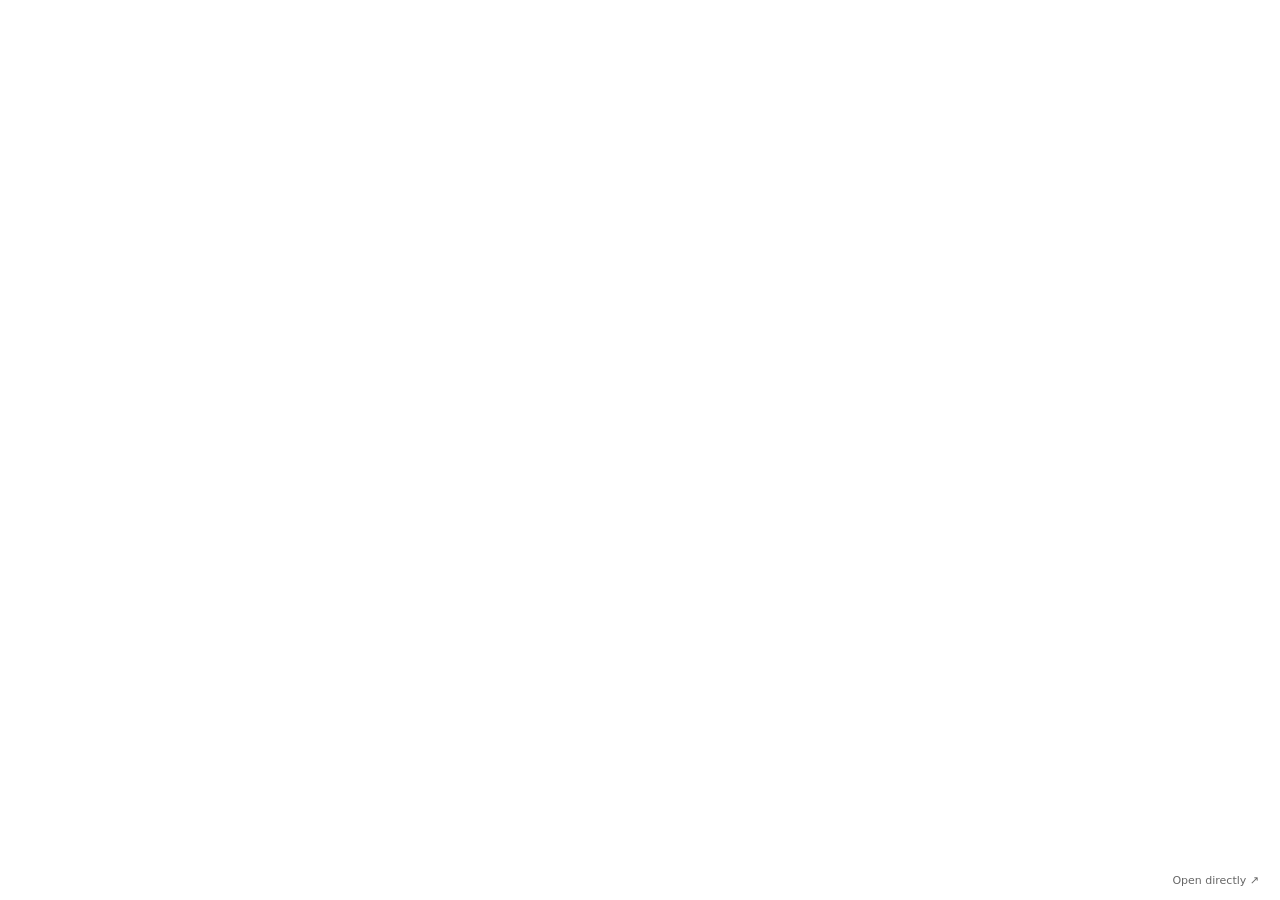
==== docs/index.html @ fa847a36 "Add GitHub Pages entry point retaining the hosted application backend" ====
<!doctype html><html lang="en"><head><meta charset="utf-8"><meta name="viewport" content="width=device-width,initial-scale=1"><title>KosherHub</title><style>html,body{margin:0;width:100%;height:100%;overflow:hidden}iframe{display:block;width:100%;height:100%;border:0}a{position:fixed;bottom:8px;right:12px;background:#fff;padding:5px 9px;border-radius:12px;font:11px system-ui;color:#666;text-decoration:none}</style></head><body><iframe src="https://kosher-hub-yidream.nuttyivy2.chatgpt.site/" title="KosherHub" allow="clipboard-write"></iframe><a href="https://kosher-hub-yidream.nuttyivy2.chatgpt.site/" target="_blank" rel="noopener">Open directly ↗</a></body></html>
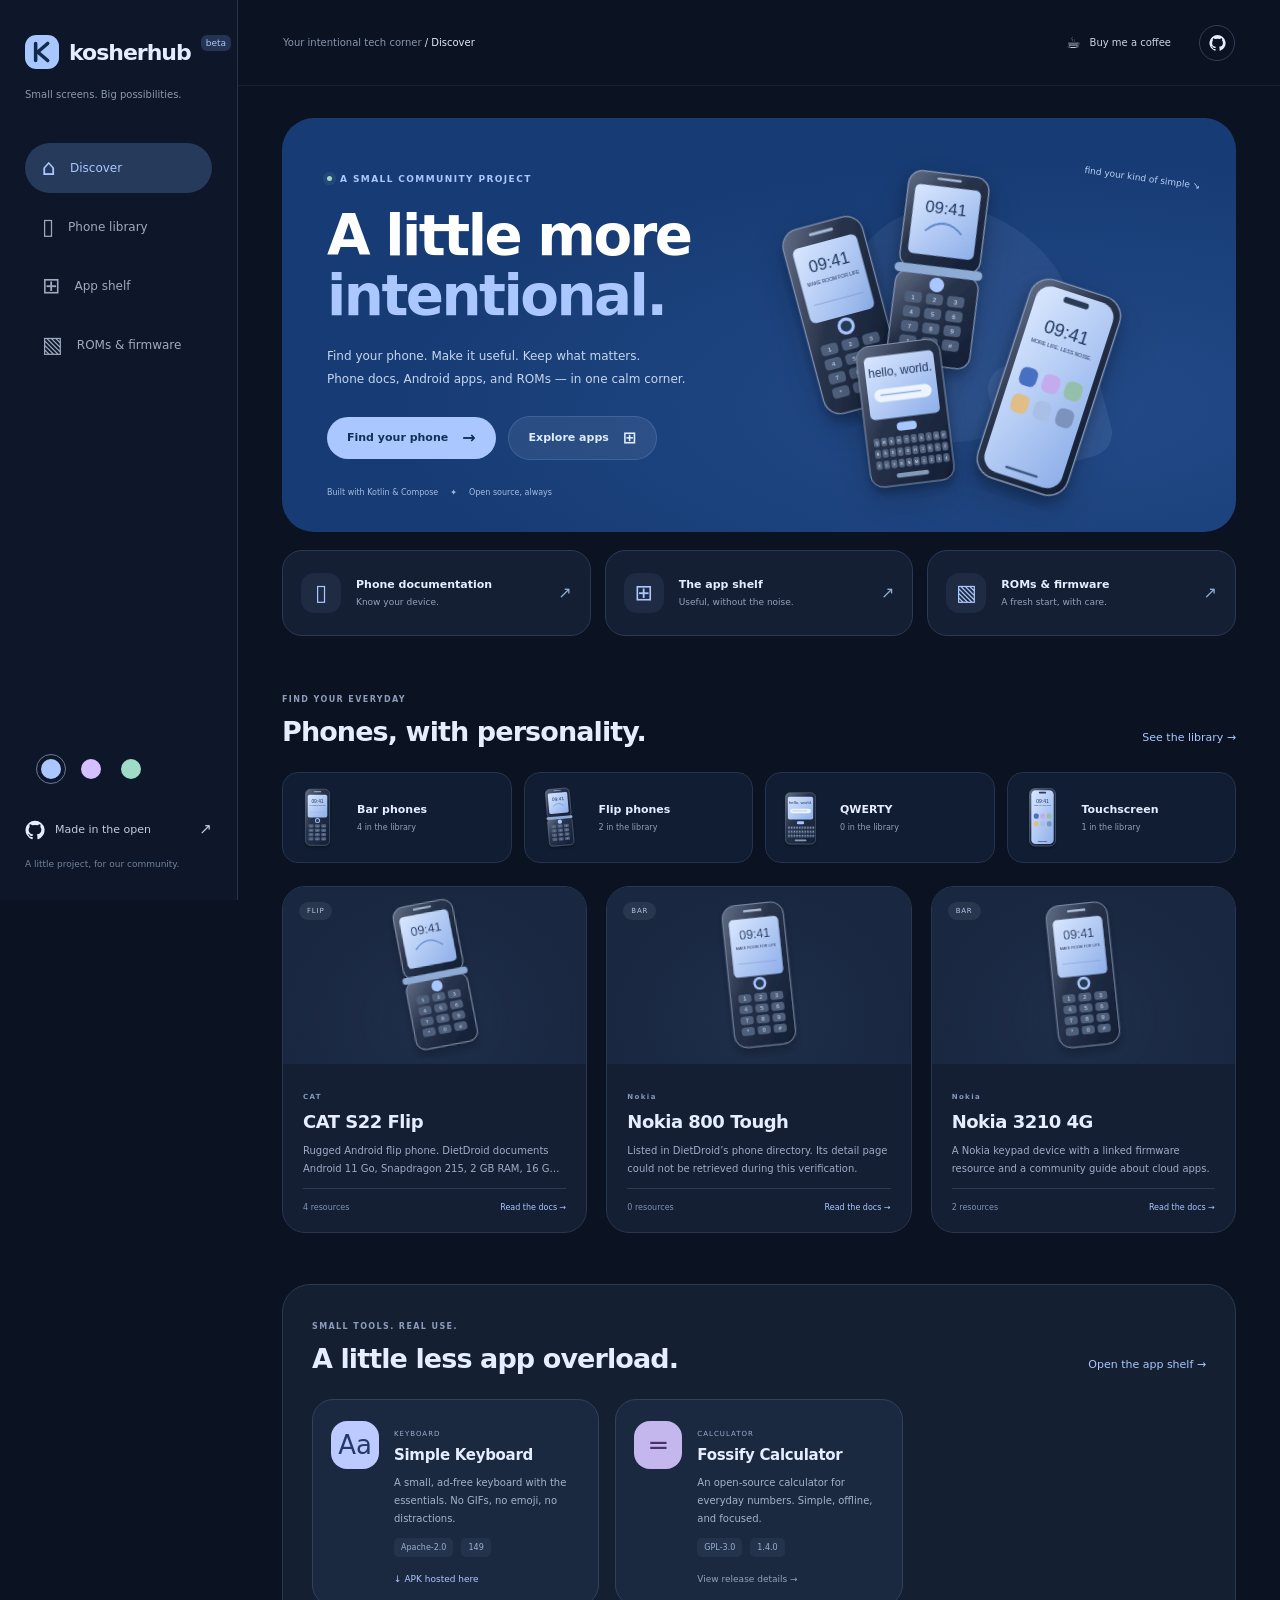
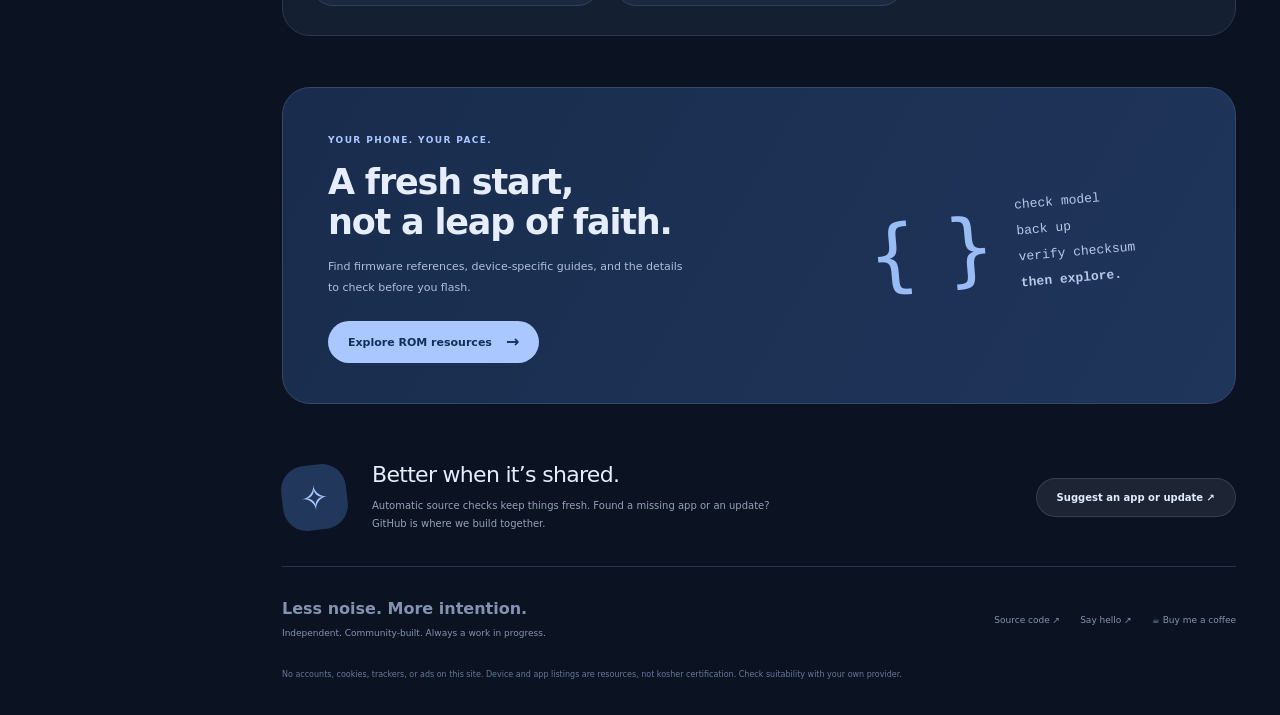
==== commit 04f40625: "Rebuild KosherHub with Kotlin Compose HTML, Ktor, licensed APK hosting and CI catalog automation" ====
--- a/docs/index.html
+++ b/docs/index.html
@@ -1 +1 @@
-<!doctype html><html lang="en"><head><meta charset="utf-8"><meta name="viewport" content="width=device-width,initial-scale=1"><title>KosherHub</title><style>html,body{margin:0;width:100%;height:100%;overflow:hidden}iframe{display:block;width:100%;height:100%;border:0}a{position:fixed;bottom:8px;right:12px;background:#fff;padding:5px 9px;border-radius:12px;font:11px system-ui;color:#666;text-decoration:none}</style></head><body><iframe src="https://kosher-hub-yidream.nuttyivy2.chatgpt.site/" title="KosherHub" allow="clipboard-write"></iframe><a href="https://kosher-hub-yidream.nuttyivy2.chatgpt.site/" target="_blank" rel="noopener">Open directly ↗</a></body></html>+<!doctype html><html lang="en"><head><meta charset="UTF-8"><meta name="viewport" content="width=device-width, initial-scale=1"><meta name="theme-color" content="#0b142b"><meta name="description" content="A small community home for phone documentation, open-source Android apps, and ROM resources."><title>KosherHub — A little more intentional.</title><link rel="icon" href="icons/mark.svg" type="image/svg+xml"><link rel="stylesheet" href="theme.css"></head><body><div id="root"></div><noscript>Enable JavaScript to explore this Kotlin-powered directory.</noscript><script src="kosherhub.js"></script></body></html>
--- a/docs/theme.css
+++ b/docs/theme.css
@@ -0,0 +1,7 @@
+:root{font-family:Inter,ui-sans-serif,system-ui,-apple-system,BlinkMacSystemFont,"Segoe UI",sans-serif;font-synthesis:none;color-scheme:dark}*{box-sizing:border-box}body{margin:0;background:#0b1222;color:#e6edff}a{color:inherit;text-decoration:none}button,input{font:inherit}button,a{-webkit-tap-highlight-color:transparent}button{cursor:pointer}button{color:inherit}button:focus-visible,a:focus-visible,input:focus-visible{outline:3px solid #c3d8ff;outline-offset:5px}button:disabled{cursor:wait;opacity:.6}h1,h2,h3,p{margin-top:0}button{border:0}button:hover{filter:brightness(1.06)}.app-shell{--accent:#aac7ff;--on-accent:#133058;--tonal:#263a5c;--surface:#141f34;--muted:#93a1b9;--outline:#273348;--hero:#173c75;--glow:#5896ff;min-height:100vh}.theme-lilac{--accent:#d4bfff;--on-accent:#36235d;--tonal:#3a2f55;--hero:#3c2e6b;--glow:#ae8aff}.theme-mint{--accent:#9fdbc6;--on-accent:#133d31;--tonal:#24463d;--hero:#164f49;--glow:#4cc7ad}.desktop-rail{position:fixed;inset:0 auto 0 0;width:238px;padding:35px 25px 28px;border-right:1px solid var(--outline);background:#0e1729;z-index:30;display:flex;flex-direction:column}.wordmark{display:flex;align-items:center;gap:10px;font-size:22px;font-weight:700;letter-spacing:-1px}.mark{width:34px;height:34px}.wordmark>span{font-size:9px;font-weight:500;letter-spacing:0;background:#243452;border-radius:6px;padding:3px 5px;color:var(--accent);align-self:flex-start;margin-top:0}.rail-note{color:#8b99af;font-size:10px;line-height:1.7;margin:17px 0 40px}.desktop-rail nav{display:flex;flex-direction:column;gap:9px}.nav-item{display:flex;gap:14px;align-items:center;color:#9daac1;font-size:12px;font-weight:500;padding:14px 17px;border-radius:40px;transition:background .25s,color .25s,transform .25s}.nav-item:hover{background:#1b2943;transform:translateX(3px)}.nav-item.active{background:var(--tonal);color:var(--accent)}.icon{font-size:22px;line-height:1;display:inline-flex;align-items:center;justify-content:center;flex-shrink:0}.rail-bottom{margin-top:auto;padding-top:40px}.theme-picker{display:flex;gap:12px;padding:0 0 25px 12px}.swatch{width:20px;height:20px;border-radius:50%;padding:0;border:4px solid transparent;background-clip:padding-box;box-sizing:content-box;outline:1px solid transparent}.swatch.blue{background-color:#aac7ff}.swatch.lilac{background-color:#d4bfff}.swatch.mint{background-color:#9fdbc6}.swatch.chosen{outline-color:#697993}.github-icon{width:20px;height:20px}.rail-source{display:flex;align-items:center;gap:10px;font-size:11px;color:#c0cce0;padding:12px 0}.rail-source .icon{font-size:15px;margin-left:auto}.tiny{font-size:9px;color:#71829f;line-height:1.8}.main-shell{margin-left:238px}.topbar{height:86px;padding:0 45px;display:flex;justify-content:space-between;align-items:center;border-bottom:1px solid #27334875}.breadcrumb{font-size:10px;color:#8796b0}.breadcrumb>span{color:#e0e8fa}.top-actions{display:flex;align-items:center;gap:18px}.coffee-button{display:flex;align-items:center;gap:9px;background:none;color:#cbd5e9;font-size:10px;padding:10px}.coffee-button .icon{font-size:16px}.github-button{display:flex;align-items:center;justify-content:center;width:36px;height:36px;border:1px solid #31405a;border-radius:50%}.github-button .github-icon{width:17px}.mobile-brand,.mobile-dock{display:none}main{max-width:1500px;margin:auto;padding:32px 44px 0}.hero{border-radius:32px;background:radial-gradient(ellipse at 80% 70%,#3d68b055,transparent 60%),var(--hero);padding:48px 45px 35px;display:grid;grid-template-columns:1.05fr 1fr;min-height:410px;overflow:hidden;position:relative}.hero-copy{z-index:2}.eyebrow{display:inline-flex;align-items:center;gap:8px;font-size:9px;letter-spacing:1.4px;font-weight:600;color:var(--accent)}.live-dot{width:5px;height:5px;border-radius:50%;background:#a8d7c1;box-shadow:0 0 0 4px #a8d7c115}h1{font-size:clamp(44px,4.4vw,65px);font-weight:650;letter-spacing:-2.5px;line-height:1.06;margin:21px 0 20px}.hero h1{color:#fff}.hero h1>span{color:var(--accent)}.hero-copy>p{font-size:12px;line-height:1.9;color:#c5d6ef;max-width:390px;margin-bottom:25px}.hero-actions{display:flex;align-items:center;gap:12px}.button{display:inline-flex;align-items:center;justify-content:center;gap:14px;padding:13px 20px;border-radius:99px;font-size:11px;font-weight:600;border:0;transition:transform .2s,background .2s}.button:hover{transform:translateY(-2px)}.button .icon{font-size:16px}.filled{background:var(--accent);color:var(--on-accent)}.tonal{background:#e4efff15;color:#e1ecff;border:1px solid #b6d1ff25}.hero-footnote{display:flex;gap:12px;color:#a4bce1;font-size:8px;margin-top:28px}.phone-playground{position:relative;min-width:0;min-height:310px}.hero-phone{position:absolute;object-fit:contain;filter:drop-shadow(0 12px 20px #07142644);height:220px;transition:transform .5s cubic-bezier(.2,.8,.2,1);animation:float 7s ease-in-out infinite}.phone-0{left:0;top:40px;transform:rotate(-15deg)}.phone-1{left:95px;top:-5px;transform:rotate(12deg);animation-delay:-3s}.phone-2{left:75px;top:155px;transform:rotate(-7deg);height:180px;animation-delay:-1s}.phone-3{left:200px;top:105px;transform:rotate(18deg);height:235px;animation-delay:-4s}.shape{position:absolute;background:#aac7ff16;width:240px;height:240px;border-radius:45% 55% 64% 36%/42% 46% 54% 58%;left:65px;top:45px;transform:rotate(25deg)}.shape-two{width:110px;height:110px;left:225px;top:190px;background:#abc9ff1c;border-radius:24px;transform:rotate(-15deg)}.doodle{position:absolute;top:7px;right:-10px;font-size:9px;color:#b6cff3;transform:rotate(8deg);font-style:italic}.quick-nav{display:grid;grid-template-columns:repeat(3,1fr);gap:14px;margin-top:18px}.quick-card{display:flex;align-items:center;gap:15px;background:var(--surface);border:1px solid #293956;border-radius:20px;padding:22px 18px;transition:background .2s}.quick-card:hover{background:#1e2d47}.quick-card>.icon:first-child{width:40px;height:40px;border-radius:13px;background:#aac7ff12;color:var(--accent)}.quick-card>.icon:last-child{margin-left:auto;font-size:16px;color:#8faccf}.quick-card h3{font-size:11px;font-weight:600;margin:0 0 6px}.quick-card p{font-size:9px;color:var(--muted);margin:0}.section{margin:51px 0}.section-title{display:flex;justify-content:space-between;align-items:flex-end;margin-bottom:25px;gap:20px}.section-title .eyebrow{font-size:8px;color:#8c9cba}.section-title h2{font-size:27px;letter-spacing:-.9px;font-weight:600;margin:10px 0 0}.text-link{color:var(--accent);font-size:11px;line-height:1.6}.text-link:hover{text-decoration:underline}.phone-types{display:grid;grid-template-columns:repeat(4,1fr);gap:12px;margin-bottom:23px}.type-tile{position:relative;display:grid;grid-template-columns:50px 1fr;align-items:center;gap:5px 12px;text-align:left;background:#101d32;border:1px solid #24334f;border-radius:16px;padding:12px;transition:background .2s}.type-tile img{width:45px;height:65px;grid-row:span 2}.type-tile>span{font-size:11px;font-weight:600;align-self:end}.type-tile>.type-count{font-size:8px;font-weight:400;color:var(--muted);align-self:start;margin-top:2px}.device-grid{display:grid;grid-template-columns:repeat(3,minmax(0,1fr));gap:19px}.device-card{text-align:left;border-radius:23px;background:var(--surface);overflow:hidden;padding:0;border:1px solid #29364f;transition:transform .3s,box-shadow .3s}.device-card:hover{transform:translateY(-5px);box-shadow:0 15px 40px #0002}.device-art{height:177px;position:relative;display:flex;align-items:center;justify-content:center;background:radial-gradient(ellipse at 50% 75%,#354c7333,transparent 70%),#192740}.device-art>img{height:165px;transform:rotate(-6deg);transition:transform .4s}.device-card:hover .device-art>img{transform:rotate(2deg) scale(1.04)}.tag{position:absolute;left:16px;top:15px;border-radius:99px;font-size:7px;letter-spacing:.8px;padding:5px 8px;background:#eef4ff13;color:#afc5e8}.card-copy{padding:20px}.card-copy .eyebrow{font-size:7px;color:#8398ba}.card-copy h3{font-size:18px;margin:8px 0 10px;font-weight:600;letter-spacing:-.5px}.card-copy>p{font-size:10px;color:#9eacc5;line-height:1.8;display:-webkit-box;-webkit-line-clamp:2;-webkit-box-orient:vertical;overflow:hidden;min-height:36px}.card-tail{display:flex;justify-content:space-between;gap:8px;border-top:1px solid #2c3a53;padding-top:14px;font-size:8px;color:#7e92b3}.card-tail>span{color:var(--accent)}.apps-section{background:#141f32;border:1px solid #2b3851;border-radius:28px;padding:29px}.apps-section .section-title{margin-bottom:25px}.app-grid{display:grid;grid-template-columns:repeat(3,minmax(0,1fr));gap:16px}.app-card{display:flex;gap:15px;align-items:flex-start;text-align:left;background:#1b2940;border:1px solid #32405a;border-radius:21px;padding:21px 18px;transition:transform .25s}.app-card:hover{transform:translateY(-4px)}.app-symbol{display:flex;justify-content:center;align-items:center;width:48px;height:48px;flex-shrink:0;border-radius:16px;background:#bccaff;color:#243968;font-size:26px;font-weight:500}.app-card:nth-child(2) .app-symbol{background:#c4b7ee;color:#483268}.app-category{font-size:7px;color:#9aaed0;text-transform:uppercase;letter-spacing:1px}.app-card h3{font-size:15px;font-weight:600;margin:6px 0 10px;letter-spacing:-.3px}.app-card p{font-size:10px;line-height:1.8;color:#a4b2ca}.app-meta{display:flex;flex-wrap:wrap;gap:8px;font-size:8px;color:#99afd0}.app-meta>span{background:#adc8ff10;padding:5px 7px;border-radius:5px}.download-label{font-size:9px;color:var(--accent);display:block;margin-top:17px}.muted{color:var(--muted)!important}.rom-feature{display:grid;grid-template-columns:1.2fr 1fr;background:linear-gradient(120deg,#192c4d,#1f355a);border-radius:28px;border:1px solid #344869;padding:40px 45px;gap:30px}.rom-feature h2{font-size:35px;line-height:1.15;letter-spacing:-1.2px;font-weight:600;margin:15px 0}.rom-feature p{font-size:11px;line-height:1.9;color:#afc0dc;max-width:360px;margin-bottom:22px}.rom-illustration{display:flex;align-items:center;gap:23px;justify-content:center;transform:rotate(-5deg)}.rom-illustration>span{font-size:80px;color:#99bcf5;font-weight:300}.rom-illustration>div{font-family:monospace;font-size:13px;line-height:2;color:#b6c9eb}.rom-illustration strong{color:#e3edff}.community-card{display:flex;align-items:center;gap:25px;padding:33px 0;margin-top:25px;border-bottom:1px solid var(--outline)}.community-card>.icon{width:65px;height:65px;background:#21375b;color:var(--accent);border-radius:24px;font-size:34px;transform:rotate(-7deg)}.community-card h2{font-size:22px;font-weight:500;letter-spacing:-.7px;margin:0 0 10px}.community-card p{font-size:10px;line-height:1.8;color:var(--muted);max-width:430px;margin:0}.community-card .button{margin-left:auto;font-size:10px;white-space:nowrap}footer{display:flex;justify-content:space-between;align-items:center;gap:20px;flex-wrap:wrap;padding:32px 0;color:#8393af}footer strong{font-size:10px;font-weight:500;color:#a4b4cf}footer p{font-size:9px;line-height:1.8;margin:7px 0 0}.footer-links{display:flex;gap:20px;align-items:center;font-size:9px}.footer-links button{background:none;color:#8393af;font-size:9px;padding:0}.fineprint{width:100%;max-width:750px;font-size:8px!important;color:#657999}.directory-heading{padding:30px 0}.directory-heading h1{font-size:48px;margin:18px 0;max-width:850px}.directory-heading p{font-size:13px;color:var(--muted);line-height:1.8}.directory-toolbar{display:flex;align-items:center;gap:20px;justify-content:space-between;margin-bottom:30px}.search{display:flex;align-items:center;gap:10px;background:#1a2942;border:1px solid #34455e;border-radius:99px;padding:13px 18px;color:#a0b8db;min-width:250px}.search input{background:none;border:0;outline:0;color:#e2edff;width:100%;font-size:12px}.search input::placeholder{color:#8297ba}.chips{display:flex;gap:8px;flex-wrap:wrap}.chip{padding:9px 14px;border-radius:99px;color:#9fb2d0;background:#17273e;border:1px solid #2b3b55;font-size:10px}.chip.selected{background:var(--accent);color:var(--on-accent);border-color:var(--accent)}.notice{background:#a7c6ff0b;border:1px solid #a7c6ff20;border-radius:14px;padding:17px;color:#93a7c7;font-size:11px;line-height:1.8;margin:25px 0}.empty{text-align:center;padding:50px 20px;border:1px dashed #354b6c;border-radius:23px;margin:20px 0;color:#8ca0c0}.empty>.icon{font-size:35px;color:var(--accent);margin-bottom:20px}.empty h3{font-size:21px;font-weight:500;color:#d8e7ff}.empty p{font-size:12px;line-height:1.8}.state-message{font-size:12px;color:var(--accent);padding:35px;text-align:center}.firmware-group{background:var(--surface);padding:27px;border-radius:23px;margin-bottom:20px;border:1px solid #2a3a54}.firmware-group h2{font-size:22px;letter-spacing:-.6px;font-weight:600}.resource-row{display:flex;align-items:center;gap:15px;border-bottom:1px solid #35435a88;padding:17px 0;font-size:13px;line-height:1.6}.resource-row>.icon{color:var(--accent);width:28px}.resource-row>.icon:last-child{margin-left:auto;font-size:17px}.resource-row>div{min-width:0}.resource-row strong{font-weight:500;display:block;overflow-wrap:anywhere}.resource-row span:not(.icon){display:block;color:#8399bb;font-size:10px;margin-top:5px}.dialog-overlay{position:fixed;z-index:100;inset:0;background:#030a18bb;backdrop-filter:blur(14px);display:flex;align-items:center;justify-content:center;padding:25px;animation:fade-in .2s ease-out}.dialog{background:#19263d;border:1px solid #3d4e6b;border-radius:30px;padding:36px;max-width:640px;width:100%;max-height:85vh;overflow:auto;position:relative;box-shadow:0 30px 100px #0005;animation:rise .25s ease-out}.dialog h2{font-size:30px;letter-spacing:-1px;font-weight:600;margin-right:30px}.dialog>p{font-size:13px;color:#a0b2d0;line-height:1.9}.dialog .button{margin:10px 10px 10px 0}.close-button{position:absolute;right:20px;top:20px;width:32px;height:32px;border-radius:50%;font-size:24px;color:#b6c9e9;background:#30445f}.dialog-heading{font-size:15px;font-weight:500;margin:26px 0 7px;color:var(--accent)}.detail-meta{display:flex;gap:12px;flex-wrap:wrap;font-size:11px;color:#9bb4d8;margin:20px 0}.checksum{font:10px monospace!important;overflow-wrap:anywhere}.support-emoji{font-size:50px;display:block;margin:25px 0}.dialog .text-link{display:inline-block;margin-top:15px}@keyframes fade-in{from{opacity:0}to{opacity:1}}@keyframes rise{from{opacity:0;transform:translateY(15px) scale(.98)}to{opacity:1;transform:translateY(0) scale(1)}}@keyframes float{0%,100%{translate:0 0}50%{translate:0 -10px}}
+@media(min-width:1550px){main{padding-left:65px;padding-right:65px}.hero{min-height:460px}.hero-phone{height:260px}.phone-1{left:130px}.phone-2{left:100px;top:170px;height:200px}.phone-3{left:250px;top:135px;height:255px}}
+@media(max-width:1200px){.desktop-rail{width:205px;padding-left:20px;padding-right:20px}.main-shell{margin-left:205px}.topbar{padding:0 30px}main{padding:26px 30px 0}.hero{padding:35px 30px;min-height:390px}.hero-phone{height:180px}.phone-0{left:-25px;top:65px}.phone-1{left:40px;top:25px}.phone-2{left:15px;top:180px;height:155px}.phone-3{left:125px;top:150px;height:185px}.doodle{top:0;right:0;font-size:8px}.hero h1{font-size:50px}.hero-copy>p{font-size:11px}.hero-actions{gap:8px}.button{padding:12px 16px;font-size:10px;gap:9px}.quick-card{gap:10px;padding:18px 13px}.quick-card h3{font-size:10px}.quick-card p{font-size:8px}.quick-card>.icon:first-child{width:30px;height:35px;font-size:19px}.quick-card>.icon:last-child{display:none}.phone-types{gap:9px}.type-tile{grid-template-columns:35px 1fr;gap:4px;padding:9px}.type-tile img{width:35px}.type-tile>span{font-size:9px}.type-tile>.type-count{font-size:7px}.device-grid{gap:13px}.card-copy{padding:15px}.card-copy h3{font-size:16px}.app-grid{grid-template-columns:repeat(2,minmax(0,1fr))}.app-card{padding:18px 15px}.apps-section{padding:25px}.rom-feature{padding:30px}.rom-feature h2{font-size:30px}.rom-illustration{gap:14px}.rom-illustration>span{font-size:60px}.rom-illustration>div{font-size:11px}.community-card .button{white-space:normal;min-width:130px}.community-card{gap:18px}.directory-toolbar{align-items:flex-start;flex-direction:column}.search{width:100%}.wordmark{font-size:19px;gap:7px}.mark{width:30px}}
+@media(max-width:850px){.desktop-rail{width:180px;padding:30px 16px}.main-shell{margin-left:180px}.wordmark{font-size:17px}.wordmark>span{display:none}.rail-note{font-size:9px}.nav-item{padding:14px 12px;font-size:10px;gap:10px}main{padding:22px 22px 0}.topbar{height:70px;padding:0 22px}.breadcrumb{font-size:8px}.hero{grid-template-columns:1.2fr 1fr;min-height:350px;padding:30px 25px}.hero h1{font-size:43px}.hero-copy>p{font-size:10px}.hero-phone{height:155px}.phone-0{left:-25px;top:45px}.phone-1{left:30px;top:0}.phone-2{height:135px;left:10px;top:150px}.phone-3{height:165px;left:100px;top:110px}.doodle{display:none}.hero-actions{flex-direction:column;align-items:flex-start}.hero-footnote{font-size:7px;gap:6px}.quick-nav{gap:9px}.quick-card{padding:14px 10px}.quick-card>.icon:first-child{display:none}.phone-types{grid-template-columns:repeat(2,1fr)}.device-grid{grid-template-columns:repeat(2,minmax(0,1fr))}.home-devices>.device-card:nth-child(3){display:none}.section-title h2{font-size:24px}.section-title>.text-link{font-size:9px}.app-grid{grid-template-columns:1fr}.app-card{padding:20px}.rom-illustration{display:none}.rom-feature{grid-template-columns:1fr}.community-card{flex-wrap:wrap}.community-card .button{margin-left:0}.footer-links{gap:14px}.directory-heading h1{font-size:37px}}
+@media(max-width:700px){:root{color-scheme:light}body{background:#f4f7fe;color:#142a4b}.app-shell{--surface:#fff;--muted:#6b7c95;--outline:#dfe7f3;--tonal:#dce8ff;--on-accent:#fff;--accent:#3068bd;--hero:#dce8ff;background:#f4f7fe;color:#142a4b}.theme-lilac{--accent:#7a52ad;--tonal:#eee3ff;--hero:#eee3ff}.theme-mint{--accent:#21765e;--tonal:#d6f2e6;--hero:#d6f2e6}.desktop-rail,.breadcrumb{display:none}.main-shell{margin-left:0}.topbar{height:75px;padding:0 23px;border:0;background:#f4f7fe}.mobile-brand{display:flex;gap:9px;align-items:center;font-size:22px;letter-spacing:-1px;font-weight:700}.mark{width:32px;height:32px}.top-actions{gap:10px}.coffee-button{color:#516b91;padding:6px}.coffee-button>span:not(.icon){display:none}.coffee-button .icon{font-size:21px}.github-button{width:34px;height:34px;border-color:#cdd9eb}.github-icon{filter:brightness(.45) sepia(1) saturate(4) hue-rotate(175deg)}main{padding:0 20px 100px}.hero{display:flex;flex-direction:column;min-height:0;padding:29px 25px 0;border-radius:29px;background:var(--hero);overflow:hidden}.hero-copy{text-align:left}.eyebrow{font-size:8px;letter-spacing:1.1px;color:#5475a6}.live-dot{background:#548a72;box-shadow:0 0 0 4px #548a7212}.hero h1{font-size:49px;letter-spacing:-2px;color:#173661;margin:20px 0 16px}.hero h1>span{color:var(--accent)}.hero-copy>p{font-size:12px;color:#5b7399;line-height:1.8;max-width:330px}.hero-copy>p>br{display:none}.hero-actions{flex-direction:row;gap:10px;margin-top:18px}.button{padding:13px 18px;font-size:11px;gap:10px}.filled{color:white;background:var(--accent)}.tonal{background:#fff9;color:#31578b;border:1px solid #a9bfe147}.hero-footnote{font-size:7px;color:#6d83a3;gap:10px;margin-top:22px}.phone-playground{min-height:205px;height:205px;width:310px;align-self:center;margin-top:18px}.hero-phone{height:165px}.phone-0{left:-13px;top:20px}.phone-1{left:58px;top:-3px}.phone-2{left:104px;top:75px;height:150px}.phone-3{left:199px;top:45px;height:178px}.shape{left:45px;top:10px;width:220px;height:160px;background:#83a8e327}.shape-two{left:210px;top:95px;width:85px;height:85px;background:#83a8e325}.quick-nav{gap:10px;margin-top:14px;display:flex;overflow:auto;scroll-snap-type:x mandatory;margin-right:-20px;padding-right:20px;padding-bottom:5px}.quick-card{background:white;border:1px solid #dfe7f3;min-width:190px;flex:0 0 60%;padding:16px;border-radius:20px;scroll-snap-align:start;gap:12px;box-shadow:0 3px 10px #2c569003}.quick-card>.icon:first-child{display:flex;width:36px;height:36px;background:#e5edfd;color:#426da9}.quick-card h3{font-size:11px;color:#284e7f}.quick-card p{font-size:9px;color:#7f90a9}.quick-card:hover{background:#edf3ff}.section{margin:35px 0}.section-title{gap:12px;align-items:center;margin-bottom:20px}.section-title .eyebrow{color:#7e91ae;font-size:7px}.section-title h2{color:#193555;font-size:25px;line-height:1.15;letter-spacing:-.8px;max-width:260px}.section-title>.text-link{color:#3769a8;font-size:9px;white-space:nowrap}.phone-types{gap:9px;margin-bottom:20px;grid-template-columns:repeat(4,minmax(0,1fr))}.type-tile{display:flex;flex-direction:column;justify-content:center;text-align:center;padding:10px 5px;background:#e9effa;border:1px solid #dbe5f4;border-radius:19px;gap:5px}.type-tile img{width:44px;height:65px}.type-tile>span{align-self:auto;font-size:9px;color:#355581}.type-tile>.type-count{font-size:7px;color:#8594ad;align-self:auto}.home-devices{display:flex;overflow:auto;gap:14px;scroll-snap-type:x mandatory;margin-right:-20px;padding-right:20px;padding-bottom:8px}.home-devices>.device-card:nth-child(n){display:block;flex:0 0 74%;scroll-snap-align:start}.device-card{background:white;border-color:#dce5f1;border-radius:23px;color:#153253;box-shadow:0 5px 15px #31548405}.device-art{background:#e7effa;height:180px}.device-art>img{height:168px}.tag{background:#fff9;color:#6680a4}.card-copy{padding:20px}.card-copy .eyebrow{color:#92a3bc;font-size:7px}.card-copy h3{font-size:21px;letter-spacing:-.7px;color:#24476e}.card-copy>p{font-size:11px;color:#7f8fa8;min-height:40px}.card-tail{border-color:#e1e8f2;color:#91a0b4;font-size:9px}.card-tail>span{color:#3769a8}.apps-section{background:#e4edfc;border-color:#d6e1f3;border-radius:26px;padding:23px 20px;margin-left:-3px;margin-right:-3px}.apps-section .section-title{display:block}.apps-section .section-title>.text-link{display:inline-block;margin-top:12px}.app-grid{grid-template-columns:1fr;gap:13px}.app-card{background:white;border:1px solid #d9e4f6;padding:20px;border-radius:20px;color:#24476e;gap:15px}.app-symbol{width:48px;height:48px;border-radius:16px;background:#dce8ff;color:#4265a2}.app-category{font-size:7px;color:#889bb9}.app-card h3{font-size:17px;color:#24476e}.app-card p{font-size:11px;color:#7e90aa}.app-meta{color:#718bad;font-size:8px}.app-meta>span{background:#edf3fd}.download-label{color:#386dad;font-size:10px}.rom-feature{border:0;background:#223e68;color:#e5eeff;padding:30px;border-radius:27px;margin-top:20px}.rom-feature .eyebrow{color:#a8c7ff}.rom-feature h2{font-size:34px;letter-spacing:-1px}.rom-feature p{font-size:11px;color:#abc0df}.rom-feature .filled{background:#a8c7ff;color:#20416f}.community-card{padding:30px 0;gap:17px;margin-top:15px;border-color:#dbe5f2}.community-card>.icon{width:50px;height:50px;border-radius:18px;background:#e1eafa;color:#537db9;font-size:29px}.community-card>div{flex:1}.community-card h2{font-size:20px;color:#31537c;letter-spacing:-.5px}.community-card p{font-size:10px;color:#8595ad}.community-card .button{background:#e0eafb;color:#416ca6;flex-basis:100%;border:0}footer{padding:28px 0;color:#8597b2;gap:20px}footer strong{color:#5e789d;font-size:11px}footer p{font-size:9px;color:#94a4bc}.footer-links{width:100%;gap:23px;font-size:10px;color:#6b87b0}.footer-links button{color:#6b87b0;font-size:10px}.fineprint{color:#9aabc2!important;font-size:8px!important}.mobile-dock{position:fixed;bottom:16px;left:16px;right:16px;display:flex;justify-content:space-around;background:#fffefa;backdrop-filter:blur(18px);border:1px solid #d6e2f0;box-shadow:0 7px 35px #294b7c22;border-radius:28px;padding:9px 7px;z-index:40}.mobile-dock .nav-item{padding:9px 17px;display:flex;flex-direction:column;gap:5px;color:#889ab5;font-size:8px;border-radius:21px;min-width:65px}.mobile-dock .nav-item>.icon{font-size:23px}.mobile-dock .nav-item.active{color:#315e9d;background:#e0ebfe}.mobile-dock .nav-item:hover{transform:none}.directory-heading{padding:26px 0 15px}.directory-heading h1{font-size:39px;line-height:1.12;color:#24476e;letter-spacing:-1.5px;margin:17px 0}.directory-heading p{font-size:12px;line-height:1.8;color:#7d90ad}.directory-toolbar{gap:15px;margin:5px 0 25px}.search{min-width:0;background:white;border:1px solid #d7e2f2;color:#7d97bd;padding:13px 17px}.search input{color:#31537c;font-size:13px}.search input::placeholder{color:#9bacc4}.chips{gap:7px}.chip{background:#e6eefb;border:1px solid #d9e4f4;color:#6282ad;padding:9px 13px;font-size:10px}.chip.selected{color:white;background:var(--accent);border-color:var(--accent)}.device-grid:not(.home-devices){grid-template-columns:repeat(2,minmax(0,1fr));gap:13px}.device-grid:not(.home-devices) .device-art{height:150px}.device-grid:not(.home-devices) .device-art>img{height:145px}.device-grid:not(.home-devices) .card-copy{padding:15px}.device-grid:not(.home-devices) .card-copy h3{font-size:17px}.device-grid:not(.home-devices) .card-copy p{font-size:10px}.device-grid:not(.home-devices) .card-tail{font-size:8px;flex-wrap:wrap}.firmware-group{background:white;border-color:#d7e4f4;border-radius:23px;padding:23px}.firmware-group h2{font-size:22px;color:#30547e}.resource-row{border-color:#e1e9f5;color:#46638a;font-size:12px}.resource-row>div>span{color:#91a3bc;font-size:9px}.resource-row>.icon{color:#6d93c6}.notice{background:#e6eefb;border-color:#d7e2f3;color:#7188ab;font-size:10px;padding:16px}.empty{border-color:#c9d8ee;background:#eaf1fc;color:#7c92b0;padding:35px 20px}.empty h3{color:#3c608d;font-size:21px}.empty p{font-size:12px}.dialog-overlay{padding:20px 12px;background:#152e5166;align-items:flex-end}.dialog{background:#f8faff;border:1px solid #d3e2f6;border-radius:30px 30px 23px 23px;color:#2e4f7d;max-height:87vh;padding:30px 24px;box-shadow:0 10px 80px #20457044}.dialog h2{color:#284d7e;font-size:28px}.dialog>p{color:#7b90ae;font-size:13px}.close-button{background:#e3ecfa;color:#7592b9}.dialog .tonal{background:#e4edfb;color:#4a72a8}.detail-meta{color:#7893b8;font-size:11px}.dialog .resource-row strong{font-size:12px}.dialog .text-link{color:#497dbb}.muted{color:#8b9fba!important}}
+@media(max-width:380px){.hero h1{font-size:43px}.hero{padding:25px 21px 0}.hero-actions{gap:8px}.hero-actions .button{padding:12px 14px;font-size:10px}.phone-playground{scale:.9;margin-top:10px;margin-bottom:-15px}.phone-types{grid-template-columns:repeat(2,1fr)}.type-tile{flex-direction:row;flex-wrap:wrap}.type-tile img{height:55px;width:35px}.type-tile .type-count{display:none}.mobile-dock .nav-item{min-width:58px;padding:9px 14px}.device-grid:not(.home-devices){grid-template-columns:1fr}.topbar{padding:0 20px}.section-title h2{font-size:24px}.hero-footnote{font-size:6px}}
+@media(prefers-reduced-motion:reduce){*,*::before,*::after{animation:none!important;transition:none!important;scroll-behavior:auto!important}}
